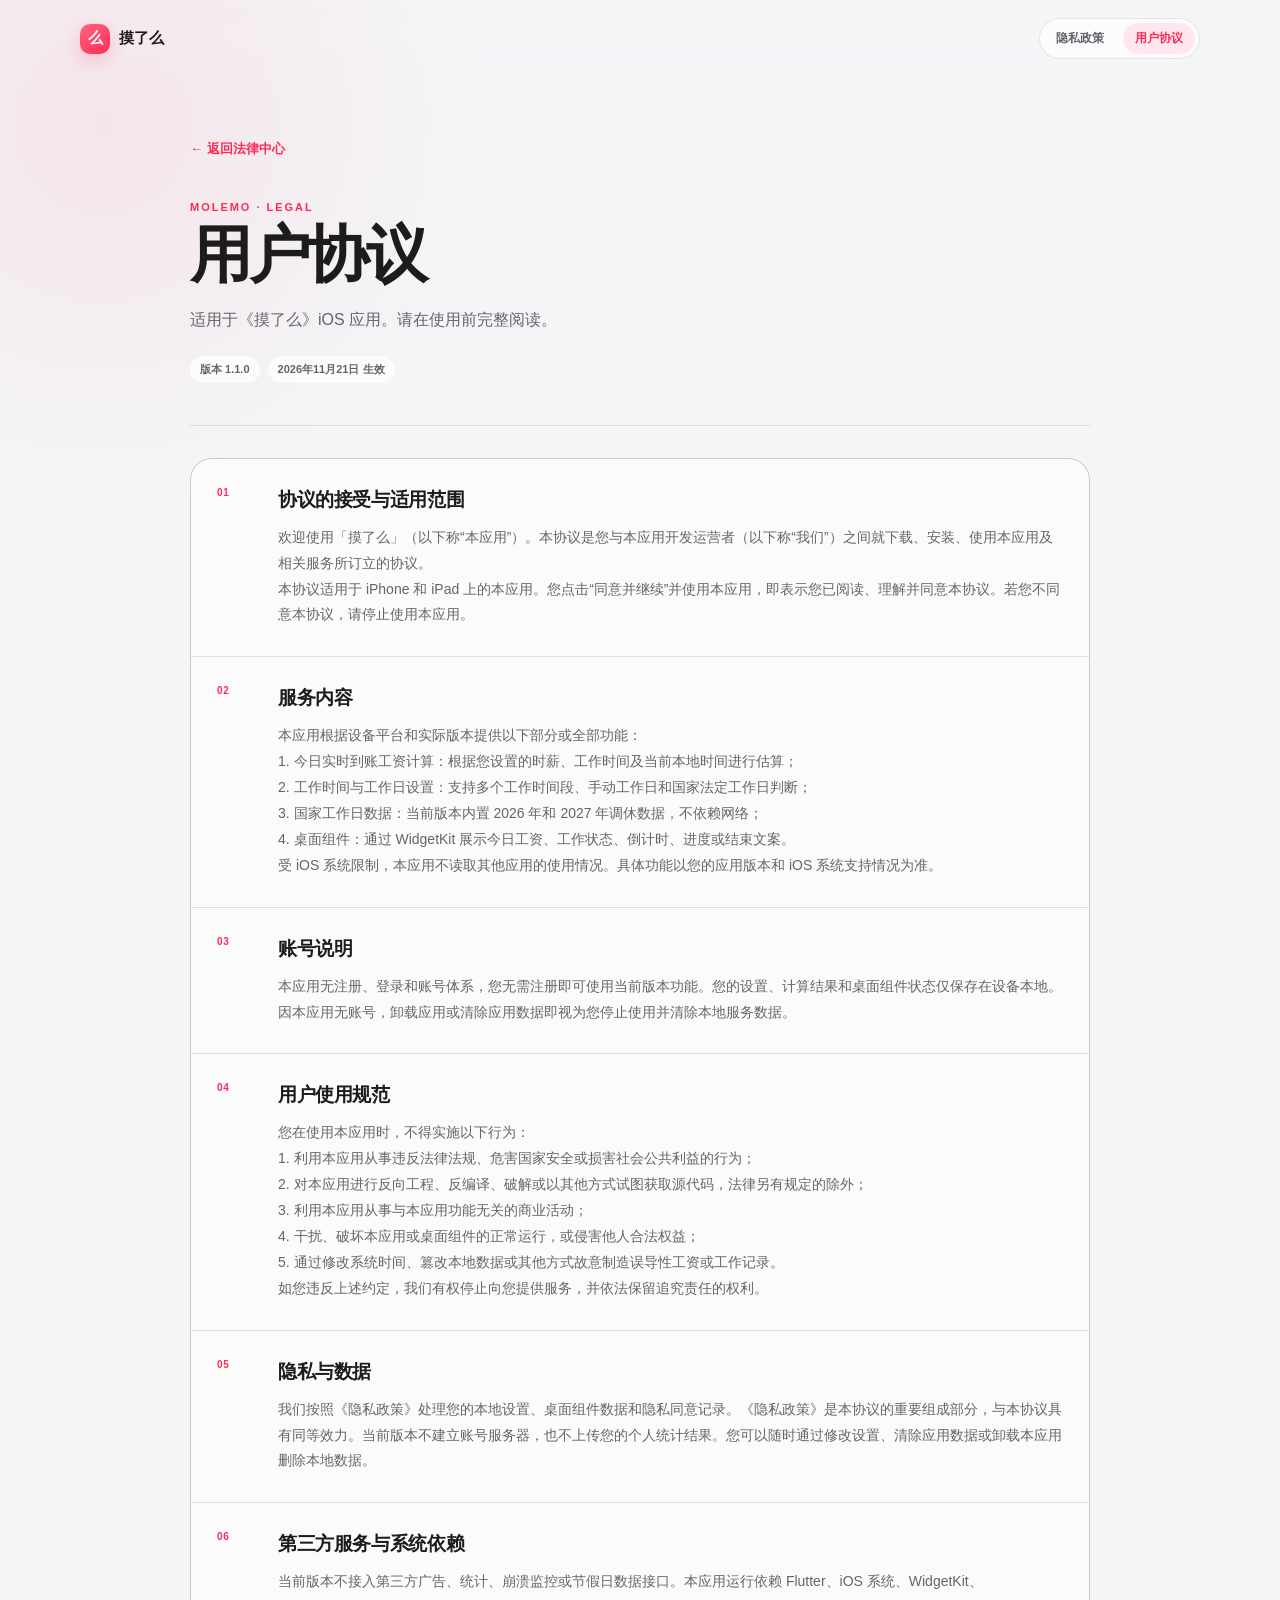
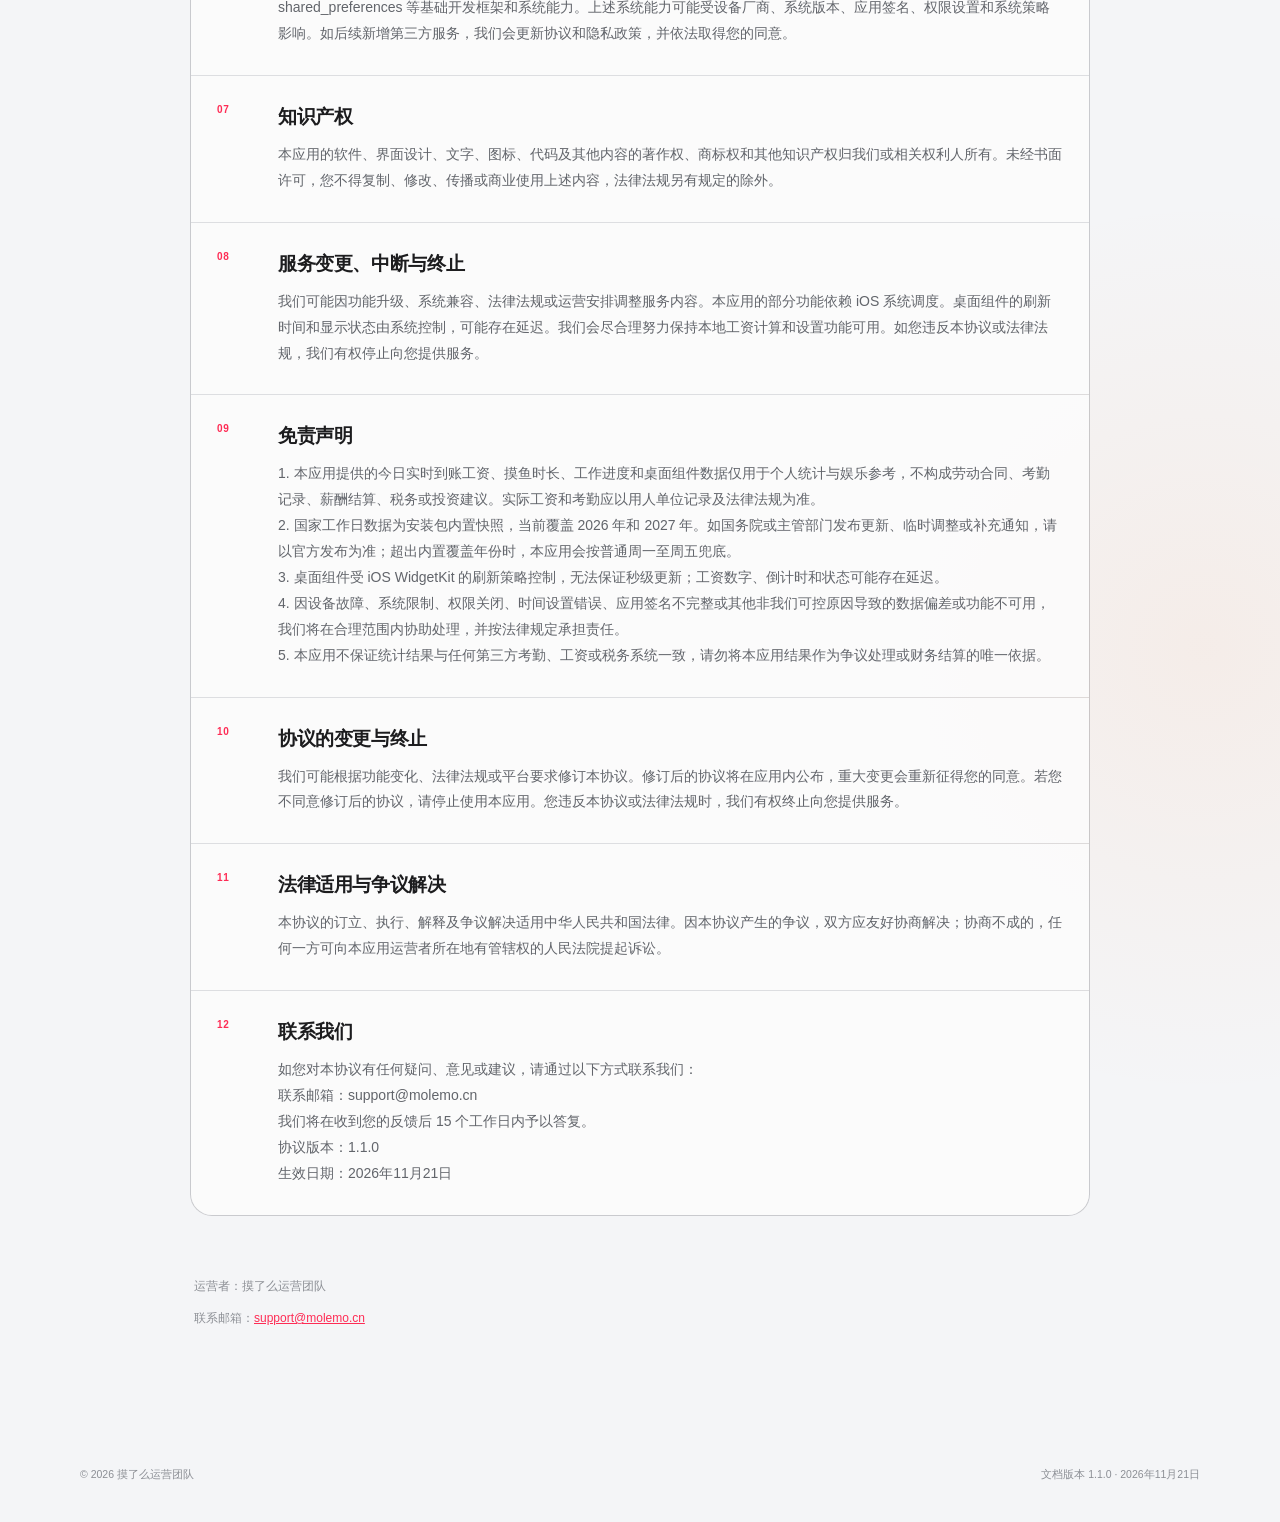
==== terms-of-use.html @ 63c3be8a "发布摸了么隐私政策与用户协议" ====
<!doctype html>
<html lang="zh-CN">
<head>
  <meta charset="utf-8">
  <meta name="viewport" content="width=device-width, initial-scale=1">
  <meta name="color-scheme" content="light">
  <meta name="description" content="摸了么隐私政策和用户协议">
  <title>用户协议 · 摸了么</title>
  <link rel="stylesheet" href="styles.css">
</head>
<body>
  <header class="site-header">
    <a class="brand" href="index.html" aria-label="摸了么法律中心首页">
      <span class="brand-mark">么</span>
      <span>摸了么</span>
    </a>
    <nav aria-label="法律文档导航">
      <a class="" href="privacy-policy.html">隐私政策</a>
      <a class="active" href="terms-of-use.html">用户协议</a>
    </nav>
  </header>
  <main class="document">
  <a class="back-link" href="index.html">← 返回法律中心</a>
  <header class="document-header">
    <p class="eyebrow">MOLEMO · LEGAL</p>
    <h1>用户协议</h1>
    <p class="lead">适用于《摸了么》iOS 应用。请在使用前完整阅读。</p>
    <div class="document-meta">
      <span>版本 1.1.0</span>
      <span>2026年11月21日 生效</span>
    </div>
  </header>
  <article class="legal-content">
    <section class="legal-section" id="section-1">
  <span class="section-number">01</span>
  <div>
    <h2>协议的接受与适用范围</h2>
    <p>欢迎使用「摸了么」（以下称“本应用”）。本协议是您与本应用开发运营者（以下称“我们”）之间就下载、安装、使用本应用及相关服务所订立的协议。<br>本协议适用于 iPhone 和 iPad 上的本应用。您点击“同意并继续”并使用本应用，即表示您已阅读、理解并同意本协议。若您不同意本协议，请停止使用本应用。</p>
  </div>
</section>
<section class="legal-section" id="section-2">
  <span class="section-number">02</span>
  <div>
    <h2>服务内容</h2>
    <p>本应用根据设备平台和实际版本提供以下部分或全部功能：<br>1. 今日实时到账工资计算：根据您设置的时薪、工作时间及当前本地时间进行估算；<br>2. 工作时间与工作日设置：支持多个工作时间段、手动工作日和国家法定工作日判断；<br>3. 国家工作日数据：当前版本内置 2026 年和 2027 年调休数据，不依赖网络；<br>4. 桌面组件：通过 WidgetKit 展示今日工资、工作状态、倒计时、进度或结束文案。<br>受 iOS 系统限制，本应用不读取其他应用的使用情况。具体功能以您的应用版本和 iOS 系统支持情况为准。</p>
  </div>
</section>
<section class="legal-section" id="section-3">
  <span class="section-number">03</span>
  <div>
    <h2>账号说明</h2>
    <p>本应用无注册、登录和账号体系，您无需注册即可使用当前版本功能。您的设置、计算结果和桌面组件状态仅保存在设备本地。因本应用无账号，卸载应用或清除应用数据即视为您停止使用并清除本地服务数据。</p>
  </div>
</section>
<section class="legal-section" id="section-4">
  <span class="section-number">04</span>
  <div>
    <h2>用户使用规范</h2>
    <p>您在使用本应用时，不得实施以下行为：<br>1. 利用本应用从事违反法律法规、危害国家安全或损害社会公共利益的行为；<br>2. 对本应用进行反向工程、反编译、破解或以其他方式试图获取源代码，法律另有规定的除外；<br>3. 利用本应用从事与本应用功能无关的商业活动；<br>4. 干扰、破坏本应用或桌面组件的正常运行，或侵害他人合法权益；<br>5. 通过修改系统时间、篡改本地数据或其他方式故意制造误导性工资或工作记录。<br>如您违反上述约定，我们有权停止向您提供服务，并依法保留追究责任的权利。</p>
  </div>
</section>
<section class="legal-section" id="section-5">
  <span class="section-number">05</span>
  <div>
    <h2>隐私与数据</h2>
    <p>我们按照《隐私政策》处理您的本地设置、桌面组件数据和隐私同意记录。《隐私政策》是本协议的重要组成部分，与本协议具有同等效力。当前版本不建立账号服务器，也不上传您的个人统计结果。您可以随时通过修改设置、清除应用数据或卸载本应用删除本地数据。</p>
  </div>
</section>
<section class="legal-section" id="section-6">
  <span class="section-number">06</span>
  <div>
    <h2>第三方服务与系统依赖</h2>
    <p>当前版本不接入第三方广告、统计、崩溃监控或节假日数据接口。本应用运行依赖 Flutter、iOS 系统、WidgetKit、shared_preferences 等基础开发框架和系统能力。上述系统能力可能受设备厂商、系统版本、应用签名、权限设置和系统策略影响。如后续新增第三方服务，我们会更新协议和隐私政策，并依法取得您的同意。</p>
  </div>
</section>
<section class="legal-section" id="section-7">
  <span class="section-number">07</span>
  <div>
    <h2>知识产权</h2>
    <p>本应用的软件、界面设计、文字、图标、代码及其他内容的著作权、商标权和其他知识产权归我们或相关权利人所有。未经书面许可，您不得复制、修改、传播或商业使用上述内容，法律法规另有规定的除外。</p>
  </div>
</section>
<section class="legal-section" id="section-8">
  <span class="section-number">08</span>
  <div>
    <h2>服务变更、中断与终止</h2>
    <p>我们可能因功能升级、系统兼容、法律法规或运营安排调整服务内容。本应用的部分功能依赖 iOS 系统调度。桌面组件的刷新时间和显示状态由系统控制，可能存在延迟。我们会尽合理努力保持本地工资计算和设置功能可用。如您违反本协议或法律法规，我们有权停止向您提供服务。</p>
  </div>
</section>
<section class="legal-section" id="section-9">
  <span class="section-number">09</span>
  <div>
    <h2>免责声明</h2>
    <p>1. 本应用提供的今日实时到账工资、摸鱼时长、工作进度和桌面组件数据仅用于个人统计与娱乐参考，不构成劳动合同、考勤记录、薪酬结算、税务或投资建议。实际工资和考勤应以用人单位记录及法律法规为准。<br>2. 国家工作日数据为安装包内置快照，当前覆盖 2026 年和 2027 年。如国务院或主管部门发布更新、临时调整或补充通知，请以官方发布为准；超出内置覆盖年份时，本应用会按普通周一至周五兜底。<br>3. 桌面组件受 iOS WidgetKit 的刷新策略控制，无法保证秒级更新；工资数字、倒计时和状态可能存在延迟。<br>4. 因设备故障、系统限制、权限关闭、时间设置错误、应用签名不完整或其他非我们可控原因导致的数据偏差或功能不可用，我们将在合理范围内协助处理，并按法律规定承担责任。<br>5. 本应用不保证统计结果与任何第三方考勤、工资或税务系统一致，请勿将本应用结果作为争议处理或财务结算的唯一依据。</p>
  </div>
</section>
<section class="legal-section" id="section-10">
  <span class="section-number">10</span>
  <div>
    <h2>协议的变更与终止</h2>
    <p>我们可能根据功能变化、法律法规或平台要求修订本协议。修订后的协议将在应用内公布，重大变更会重新征得您的同意。若您不同意修订后的协议，请停止使用本应用。您违反本协议或法律法规时，我们有权终止向您提供服务。</p>
  </div>
</section>
<section class="legal-section" id="section-11">
  <span class="section-number">11</span>
  <div>
    <h2>法律适用与争议解决</h2>
    <p>本协议的订立、执行、解释及争议解决适用中华人民共和国法律。因本协议产生的争议，双方应友好协商解决；协商不成的，任何一方可向本应用运营者所在地有管辖权的人民法院提起诉讼。</p>
  </div>
</section>
<section class="legal-section" id="section-12">
  <span class="section-number">12</span>
  <div>
    <h2>联系我们</h2>
    <p>如您对本协议有任何疑问、意见或建议，请通过以下方式联系我们：<br>联系邮箱：support@molemo.cn<br>我们将在收到您的反馈后 15 个工作日内予以答复。<br>协议版本：1.1.0<br>生效日期：2026年11月21日</p>
  </div>
</section>

  </article>
  <footer class="document-footer">
    <p>运营者：摸了么运营团队</p>
    <p>联系邮箱：<a href="mailto:support@molemo.cn">support@molemo.cn</a></p>
  </footer>
</main>

  <footer class="site-footer">
    <span>© 2026 摸了么运营团队</span>
    <span>文档版本 1.1.0 · 2026年11月21日</span>
  </footer>
</body>
</html>
---- styles.css ----
:root {
  color-scheme: light;
  --bg: #f4f5f7;
  --surface: #ffffff;
  --ink: #1c1c1e;
  --ink-2: #62656b;
  --ink-3: #8c8f95;
  --line: rgba(60, 60, 67, .12);
  --accent: #fe2c55;
  --accent-soft: #ffe8ed;
  --radius: 22px;
  font-family: -apple-system, BlinkMacSystemFont, "SF Pro Text", "PingFang SC", "Microsoft YaHei", sans-serif;
}
* { box-sizing: border-box; }
html { scroll-behavior: smooth; }
body {
  margin: 0;
  min-height: 100vh;
  color: var(--ink);
  background:
    radial-gradient(circle at 8% 4%, rgba(254,44,85,.08), transparent 24rem),
    radial-gradient(circle at 94% 72%, rgba(255,138,61,.08), transparent 28rem),
    var(--bg);
}
a { color: inherit; }
.site-header {
  position: sticky;
  top: 0;
  z-index: 10;
  display: flex;
  align-items: center;
  justify-content: space-between;
  width: min(1120px, calc(100% - 40px));
  margin: 0 auto;
  padding: 18px 0;
  backdrop-filter: blur(18px);
}
.brand { display: inline-flex; align-items: center; gap: 9px; font-size: 15px; font-weight: 700; text-decoration: none; }
.brand-mark { display: grid; place-items: center; width: 30px; height: 30px; border-radius: 10px; color: #fff; background: linear-gradient(145deg, #ff6681, var(--accent)); box-shadow: 0 7px 18px rgba(254,44,85,.22); }
nav { display: flex; gap: 7px; padding: 4px; border: 1px solid var(--line); border-radius: 999px; background: rgba(255,255,255,.68); }
nav a { padding: 7px 12px; border-radius: 999px; color: var(--ink-2); font-size: 12px; font-weight: 600; text-decoration: none; transition: background .2s ease, color .2s ease; }
nav a:hover, nav a.active { color: var(--accent); background: var(--accent-soft); }
main { width: min(900px, calc(100% - 40px)); margin: 0 auto; }
.hero { padding: clamp(64px, 12vw, 128px) 0 80px; }
.eyebrow { margin: 0 0 12px; color: var(--accent); font-size: 11px; font-weight: 800; letter-spacing: .18em; }
h1 { margin: 0; font-size: clamp(42px, 8vw, 78px); line-height: .98; letter-spacing: -.055em; }
.lead { max-width: 660px; margin: 20px 0 0; color: var(--ink-2); font-size: 16px; line-height: 1.75; }
.cards { display: grid; grid-template-columns: 1fr 1fr; gap: 14px; margin-top: 46px; }
.legal-card { display: grid; grid-template-columns: auto 1fr auto; gap: 16px; align-items: start; min-height: 176px; padding: 24px; border: 1px solid rgba(255,255,255,.8); border-radius: var(--radius); background: rgba(255,255,255,.82); box-shadow: 0 14px 34px rgba(35,38,47,.055); text-decoration: none; transition: transform .22s cubic-bezier(.2,.8,.2,1), box-shadow .22s ease; }
.legal-card:hover { transform: translateY(-4px); box-shadow: 0 22px 44px rgba(35,38,47,.09); }
.card-icon { display: grid; place-items: center; width: 38px; height: 38px; border-radius: 12px; color: var(--accent); background: var(--accent-soft); font-size: 10px; font-weight: 800; }
.legal-card h2 { margin: 1px 0 8px; font-size: 21px; letter-spacing: -.02em; }
.legal-card p { margin: 0; color: var(--ink-2); font-size: 13px; line-height: 1.65; }
.arrow { color: var(--ink-3); font-size: 18px; }
.meta-panel { display: grid; grid-template-columns: repeat(4, 1fr); gap: 1px; overflow: hidden; margin-top: 28px; border: 1px solid var(--line); border-radius: 17px; background: var(--line); }
.meta-panel div { display: flex; flex-direction: column; gap: 5px; padding: 15px 16px; background: rgba(255,255,255,.75); }
.meta-panel span { color: var(--ink-3); font-size: 10px; }
.meta-panel strong { font-size: 12px; font-weight: 600; }
.document { padding: 50px 0 80px; }
.back-link { display: inline-flex; min-height: 44px; align-items: center; color: var(--accent); font-size: 13px; font-weight: 600; text-decoration: none; }
.document-header { padding: 30px 0 42px; border-bottom: 1px solid var(--line); }
.document-header h1 { font-size: clamp(38px, 7vw, 62px); }
.document-meta { display: flex; flex-wrap: wrap; gap: 8px; margin-top: 22px; }
.document-meta span { padding: 6px 10px; border-radius: 999px; color: var(--ink-2); background: rgba(255,255,255,.74); font-size: 11px; font-weight: 600; }
.legal-content { display: flex; flex-direction: column; gap: 1px; overflow: hidden; margin-top: 32px; border: 1px solid var(--line); border-radius: var(--radius); background: var(--line); }
.legal-section { display: grid; grid-template-columns: 43px 1fr; gap: 18px; padding: 28px 26px; background: rgba(255,255,255,.88); }
.section-number { color: var(--accent); font-size: 10px; font-weight: 800; letter-spacing: .08em; }
.legal-section h2 { margin: 0 0 12px; font-size: 19px; letter-spacing: -.02em; }
.legal-section p { margin: 0; color: var(--ink-2); font-size: 14px; line-height: 1.85; overflow-wrap: anywhere; }
.document-footer { margin-top: 28px; padding: 20px 4px; color: var(--ink-3); font-size: 12px; line-height: 1.7; }
.document-footer a { color: var(--accent); }
.site-footer { display: flex; justify-content: space-between; gap: 20px; width: min(1120px, calc(100% - 40px)); margin: 0 auto; padding: 28px 0 40px; color: var(--ink-3); font-size: 10.5px; }
@media (max-width: 720px) {
  .site-header { width: calc(100% - 24px); padding: 12px 0; }
  main { width: calc(100% - 24px); }
  nav a { padding: 7px 9px; font-size: 11px; }
  .cards { grid-template-columns: 1fr; margin-top: 30px; }
  .meta-panel { grid-template-columns: 1fr 1fr; }
  .legal-section { grid-template-columns: 1fr; gap: 8px; padding: 22px 18px; }
  .site-footer { width: calc(100% - 24px); flex-direction: column; }
}
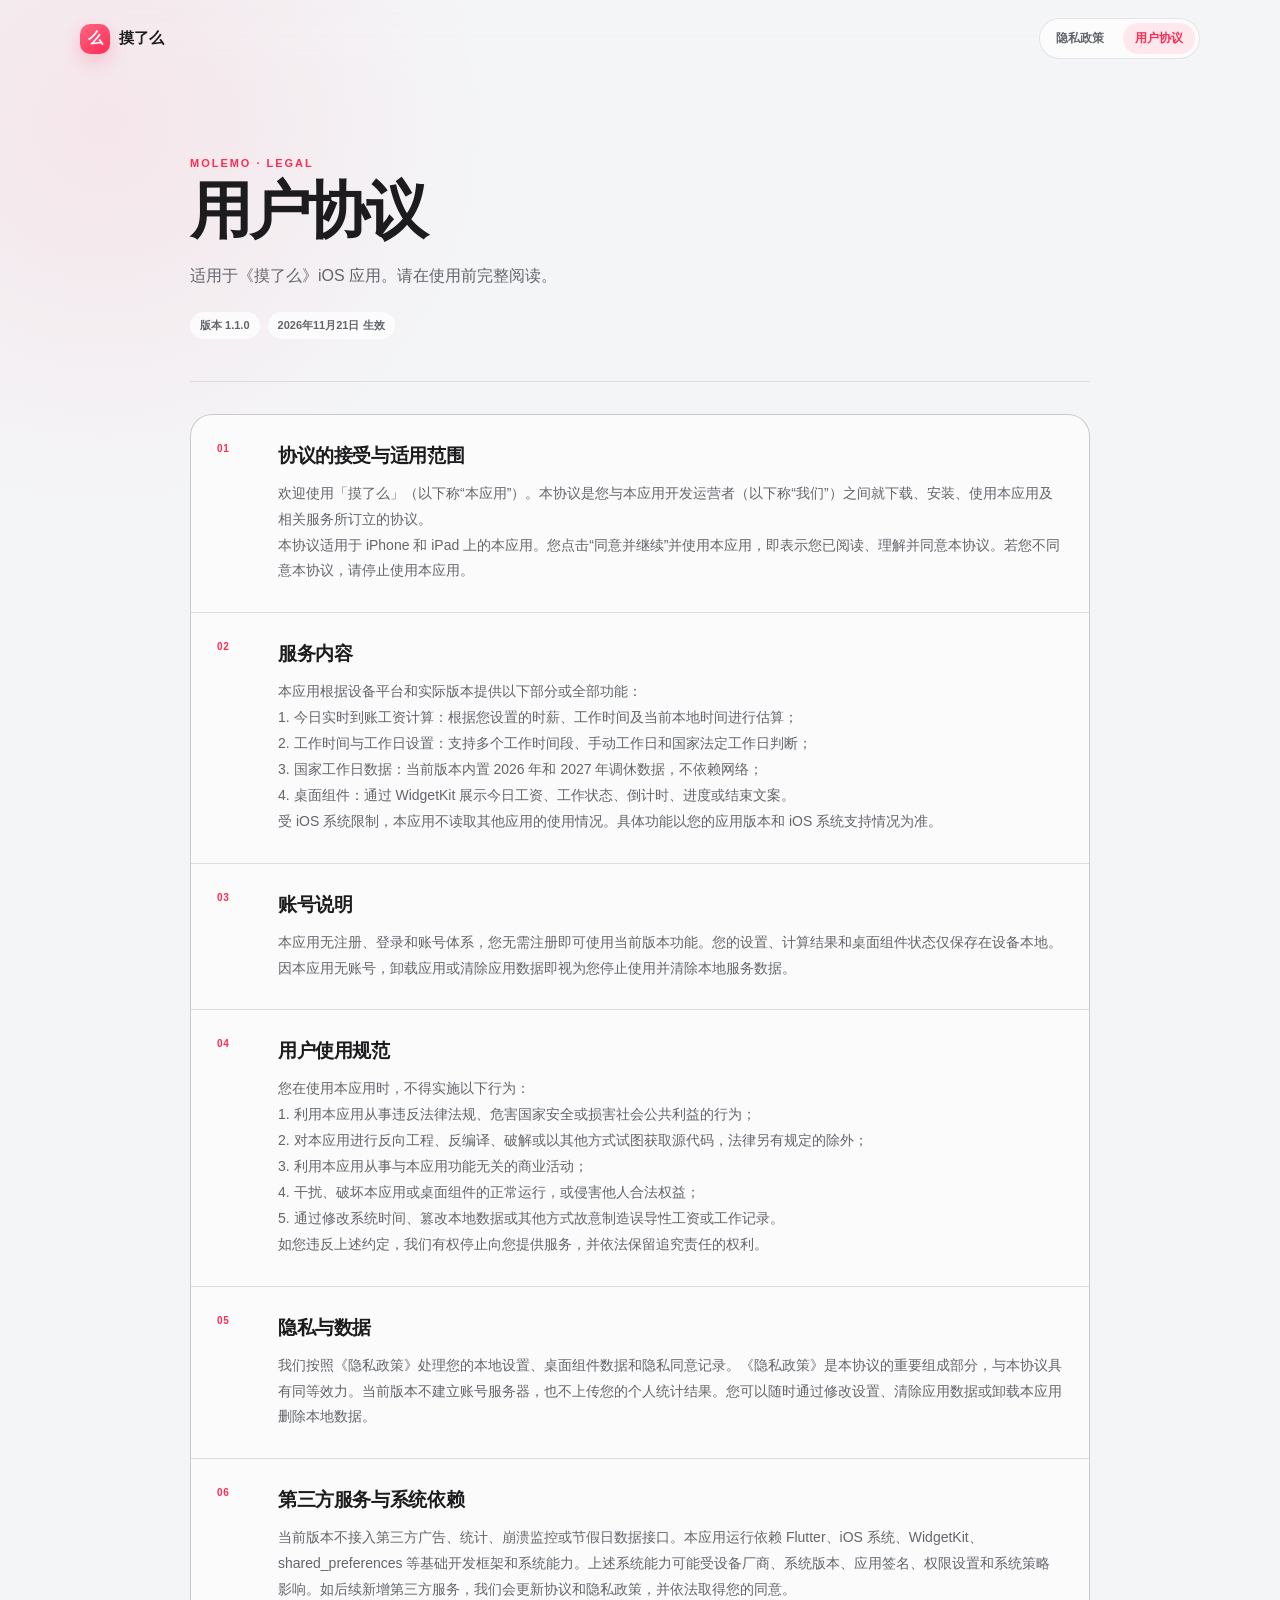
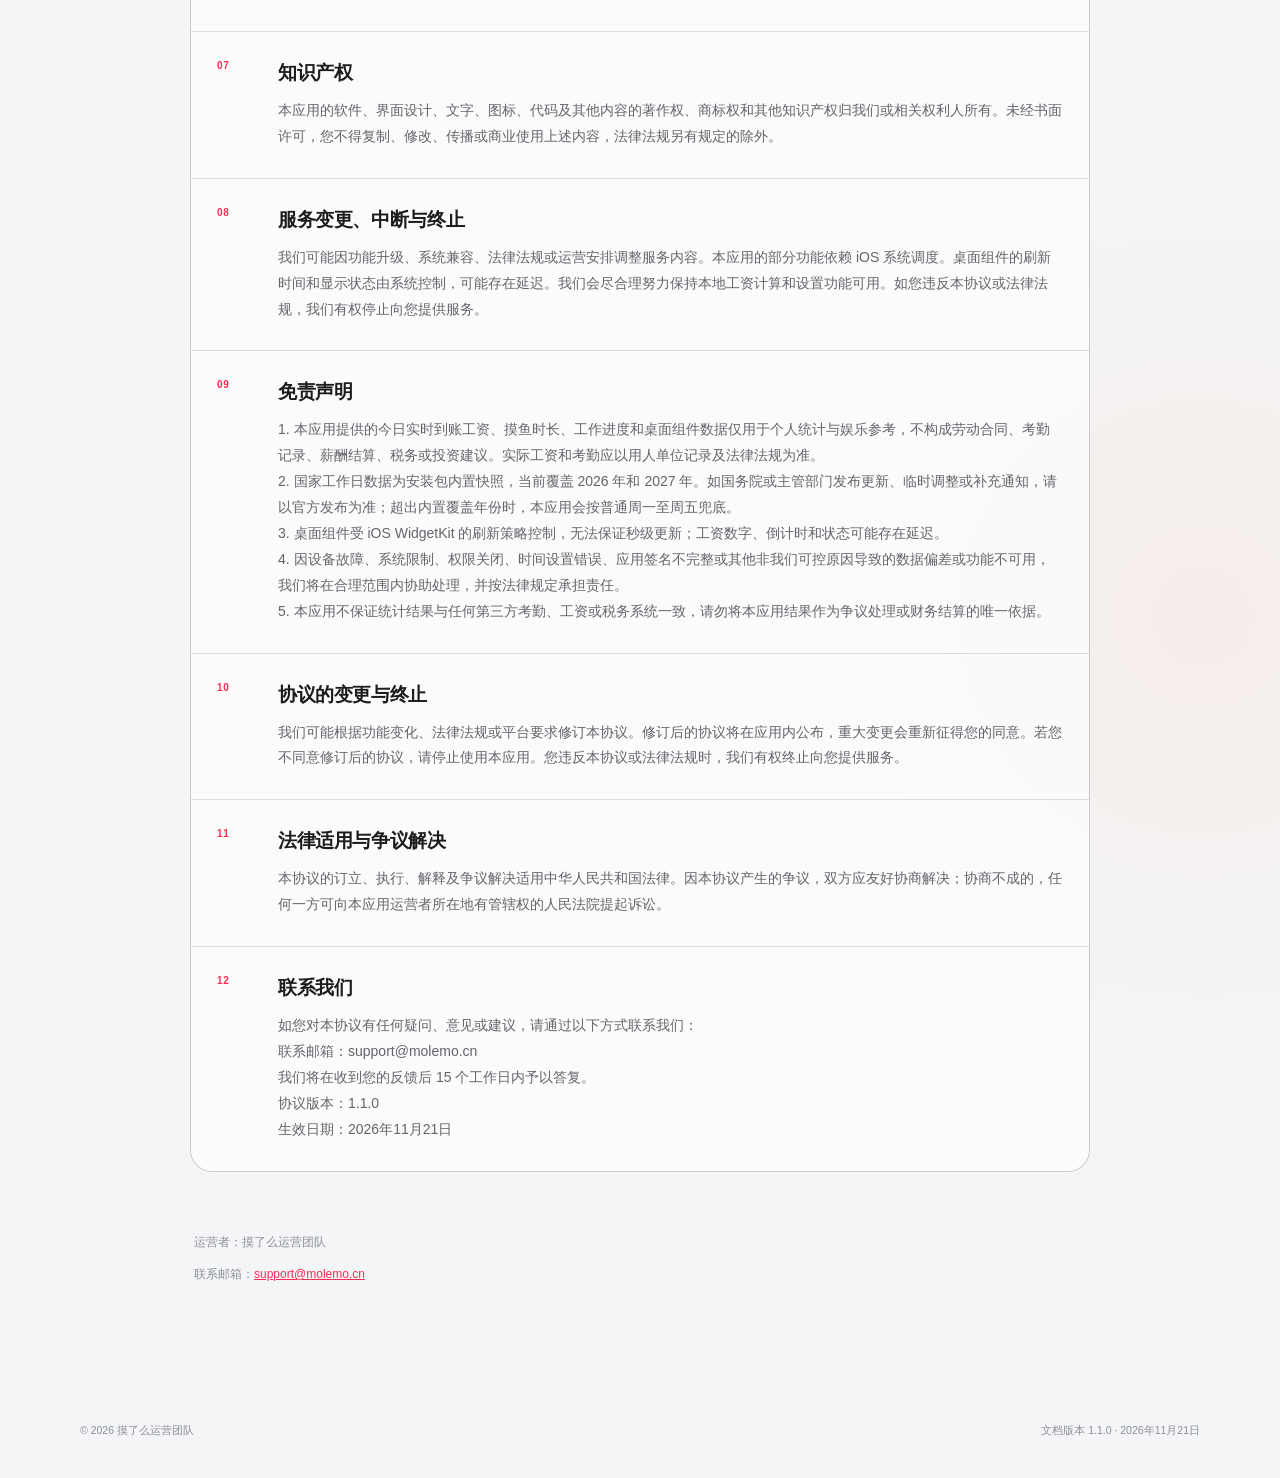
==== commit 0acf8188: "精简为隐私政策和用户协议两个文件" ====
--- a/terms-of-use.html
+++ b/terms-of-use.html
@@ -6,21 +6,101 @@
   <meta name="color-scheme" content="light">
   <meta name="description" content="摸了么隐私政策和用户协议">
   <title>用户协议 · 摸了么</title>
-  <link rel="stylesheet" href="styles.css">
+  <style>:root {
+  color-scheme: light;
+  --bg: #f4f5f7;
+  --surface: #ffffff;
+  --ink: #1c1c1e;
+  --ink-2: #62656b;
+  --ink-3: #8c8f95;
+  --line: rgba(60, 60, 67, .12);
+  --accent: #fe2c55;
+  --accent-soft: #ffe8ed;
+  --radius: 22px;
+  font-family: -apple-system, BlinkMacSystemFont, "SF Pro Text", "PingFang SC", "Microsoft YaHei", sans-serif;
+}
+* { box-sizing: border-box; }
+html { scroll-behavior: smooth; }
+body {
+  margin: 0;
+  min-height: 100vh;
+  color: var(--ink);
+  background:
+    radial-gradient(circle at 8% 4%, rgba(254,44,85,.08), transparent 24rem),
+    radial-gradient(circle at 94% 72%, rgba(255,138,61,.08), transparent 28rem),
+    var(--bg);
+}
+a { color: inherit; }
+.site-header {
+  position: sticky;
+  top: 0;
+  z-index: 10;
+  display: flex;
+  align-items: center;
+  justify-content: space-between;
+  width: min(1120px, calc(100% - 40px));
+  margin: 0 auto;
+  padding: 18px 0;
+  backdrop-filter: blur(18px);
+}
+.brand { display: inline-flex; align-items: center; gap: 9px; font-size: 15px; font-weight: 700; text-decoration: none; }
+.brand-mark { display: grid; place-items: center; width: 30px; height: 30px; border-radius: 10px; color: #fff; background: linear-gradient(145deg, #ff6681, var(--accent)); box-shadow: 0 7px 18px rgba(254,44,85,.22); }
+nav { display: flex; gap: 7px; padding: 4px; border: 1px solid var(--line); border-radius: 999px; background: rgba(255,255,255,.68); }
+nav a { padding: 7px 12px; border-radius: 999px; color: var(--ink-2); font-size: 12px; font-weight: 600; text-decoration: none; transition: background .2s ease, color .2s ease; }
+nav a:hover, nav a.active { color: var(--accent); background: var(--accent-soft); }
+main { width: min(900px, calc(100% - 40px)); margin: 0 auto; }
+.hero { padding: clamp(64px, 12vw, 128px) 0 80px; }
+.eyebrow { margin: 0 0 12px; color: var(--accent); font-size: 11px; font-weight: 800; letter-spacing: .18em; }
+h1 { margin: 0; font-size: clamp(42px, 8vw, 78px); line-height: .98; letter-spacing: -.055em; }
+.lead { max-width: 660px; margin: 20px 0 0; color: var(--ink-2); font-size: 16px; line-height: 1.75; }
+.cards { display: grid; grid-template-columns: 1fr 1fr; gap: 14px; margin-top: 46px; }
+.legal-card { display: grid; grid-template-columns: auto 1fr auto; gap: 16px; align-items: start; min-height: 176px; padding: 24px; border: 1px solid rgba(255,255,255,.8); border-radius: var(--radius); background: rgba(255,255,255,.82); box-shadow: 0 14px 34px rgba(35,38,47,.055); text-decoration: none; transition: transform .22s cubic-bezier(.2,.8,.2,1), box-shadow .22s ease; }
+.legal-card:hover { transform: translateY(-4px); box-shadow: 0 22px 44px rgba(35,38,47,.09); }
+.card-icon { display: grid; place-items: center; width: 38px; height: 38px; border-radius: 12px; color: var(--accent); background: var(--accent-soft); font-size: 10px; font-weight: 800; }
+.legal-card h2 { margin: 1px 0 8px; font-size: 21px; letter-spacing: -.02em; }
+.legal-card p { margin: 0; color: var(--ink-2); font-size: 13px; line-height: 1.65; }
+.arrow { color: var(--ink-3); font-size: 18px; }
+.meta-panel { display: grid; grid-template-columns: repeat(4, 1fr); gap: 1px; overflow: hidden; margin-top: 28px; border: 1px solid var(--line); border-radius: 17px; background: var(--line); }
+.meta-panel div { display: flex; flex-direction: column; gap: 5px; padding: 15px 16px; background: rgba(255,255,255,.75); }
+.meta-panel span { color: var(--ink-3); font-size: 10px; }
+.meta-panel strong { font-size: 12px; font-weight: 600; }
+.document { padding: 50px 0 80px; }
+.back-link { display: inline-flex; min-height: 44px; align-items: center; color: var(--accent); font-size: 13px; font-weight: 600; text-decoration: none; }
+.document-header { padding: 30px 0 42px; border-bottom: 1px solid var(--line); }
+.document-header h1 { font-size: clamp(38px, 7vw, 62px); }
+.document-meta { display: flex; flex-wrap: wrap; gap: 8px; margin-top: 22px; }
+.document-meta span { padding: 6px 10px; border-radius: 999px; color: var(--ink-2); background: rgba(255,255,255,.74); font-size: 11px; font-weight: 600; }
+.legal-content { display: flex; flex-direction: column; gap: 1px; overflow: hidden; margin-top: 32px; border: 1px solid var(--line); border-radius: var(--radius); background: var(--line); }
+.legal-section { display: grid; grid-template-columns: 43px 1fr; gap: 18px; padding: 28px 26px; background: rgba(255,255,255,.88); }
+.section-number { color: var(--accent); font-size: 10px; font-weight: 800; letter-spacing: .08em; }
+.legal-section h2 { margin: 0 0 12px; font-size: 19px; letter-spacing: -.02em; }
+.legal-section p { margin: 0; color: var(--ink-2); font-size: 14px; line-height: 1.85; overflow-wrap: anywhere; }
+.document-footer { margin-top: 28px; padding: 20px 4px; color: var(--ink-3); font-size: 12px; line-height: 1.7; }
+.document-footer a { color: var(--accent); }
+.site-footer { display: flex; justify-content: space-between; gap: 20px; width: min(1120px, calc(100% - 40px)); margin: 0 auto; padding: 28px 0 40px; color: var(--ink-3); font-size: 10.5px; }
+@media (max-width: 720px) {
+  .site-header { width: calc(100% - 24px); padding: 12px 0; }
+  main { width: calc(100% - 24px); }
+  nav a { padding: 7px 9px; font-size: 11px; }
+  .cards { grid-template-columns: 1fr; margin-top: 30px; }
+  .meta-panel { grid-template-columns: 1fr 1fr; }
+  .legal-section { grid-template-columns: 1fr; gap: 8px; padding: 22px 18px; }
+  .site-footer { width: calc(100% - 24px); flex-direction: column; }
+}
+</style>
 </head>
 <body>
   <header class="site-header">
-    <a class="brand" href="index.html" aria-label="摸了么法律中心首页">
+    <div class="brand" aria-label="摸了么">
       <span class="brand-mark">么</span>
       <span>摸了么</span>
-    </a>
+    </div>
     <nav aria-label="法律文档导航">
       <a class="" href="privacy-policy.html">隐私政策</a>
       <a class="active" href="terms-of-use.html">用户协议</a>
     </nav>
   </header>
   <main class="document">
-  <a class="back-link" href="index.html">← 返回法律中心</a>
   <header class="document-header">
     <p class="eyebrow">MOLEMO · LEGAL</p>
     <h1>用户协议</h1>
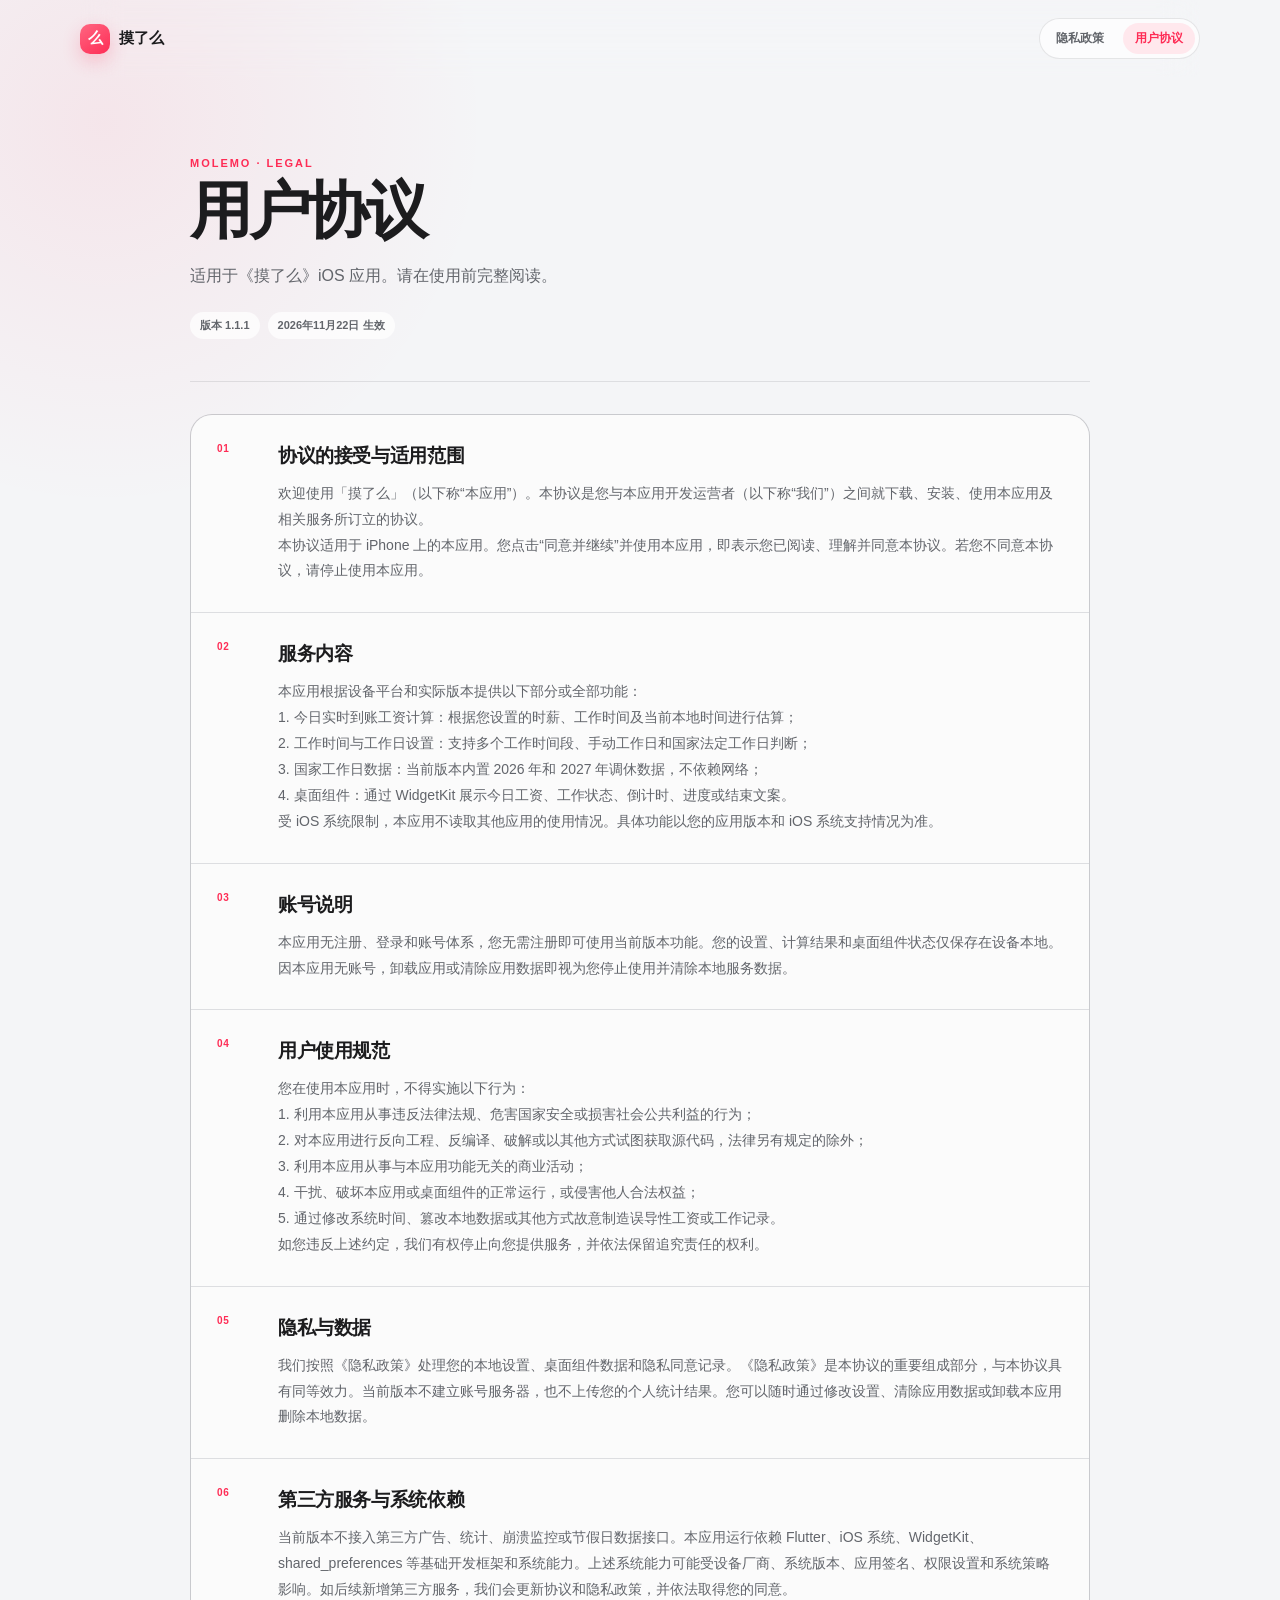
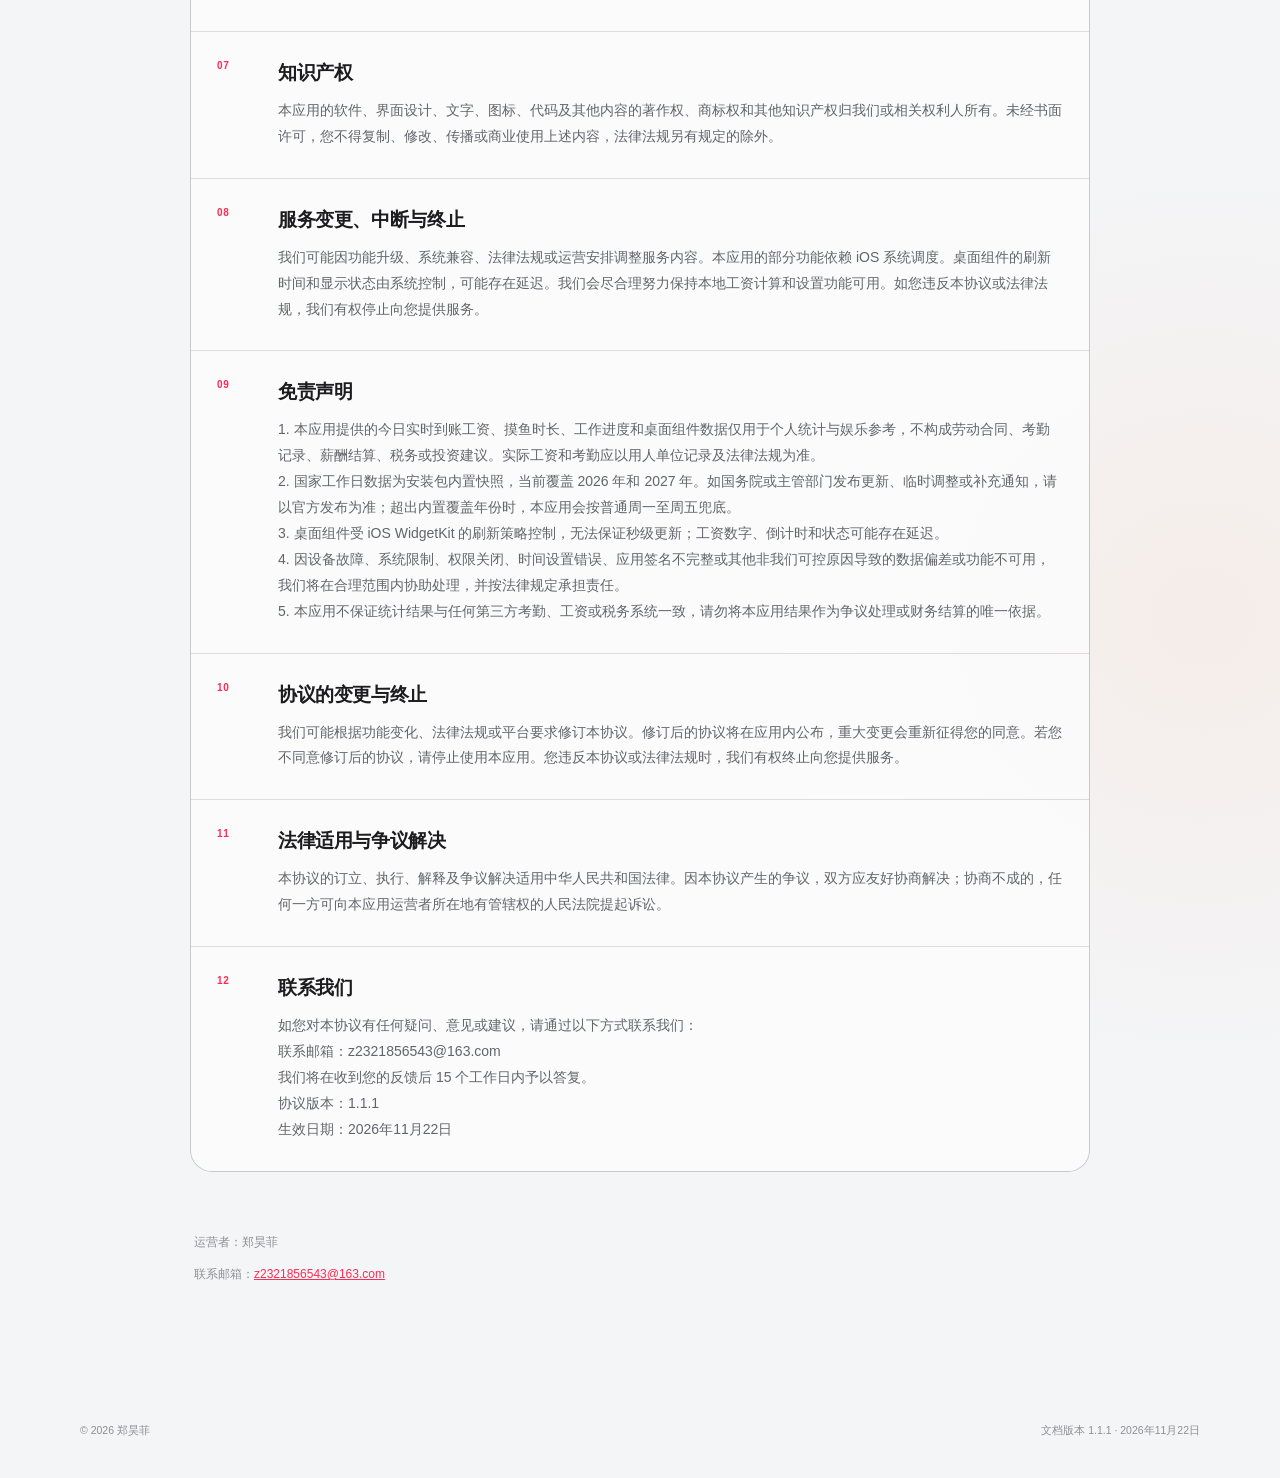
==== commit eedb5467: "更新隐私政策与用户协议联系信息" ====
--- a/terms-of-use.html
+++ b/terms-of-use.html
@@ -106,8 +106,8 @@
     <h1>用户协议</h1>
     <p class="lead">适用于《摸了么》iOS 应用。请在使用前完整阅读。</p>
     <div class="document-meta">
-      <span>版本 1.1.0</span>
-      <span>2026年11月21日 生效</span>
+      <span>版本 1.1.1</span>
+      <span>2026年11月22日 生效</span>
     </div>
   </header>
   <article class="legal-content">
@@ -115,7 +115,7 @@
   <span class="section-number">01</span>
   <div>
     <h2>协议的接受与适用范围</h2>
-    <p>欢迎使用「摸了么」（以下称“本应用”）。本协议是您与本应用开发运营者（以下称“我们”）之间就下载、安装、使用本应用及相关服务所订立的协议。<br>本协议适用于 iPhone 和 iPad 上的本应用。您点击“同意并继续”并使用本应用，即表示您已阅读、理解并同意本协议。若您不同意本协议，请停止使用本应用。</p>
+    <p>欢迎使用「摸了么」（以下称“本应用”）。本协议是您与本应用开发运营者（以下称“我们”）之间就下载、安装、使用本应用及相关服务所订立的协议。<br>本协议适用于 iPhone 上的本应用。您点击“同意并继续”并使用本应用，即表示您已阅读、理解并同意本协议。若您不同意本协议，请停止使用本应用。</p>
   </div>
 </section>
 <section class="legal-section" id="section-2">
@@ -192,20 +192,20 @@
   <span class="section-number">12</span>
   <div>
     <h2>联系我们</h2>
-    <p>如您对本协议有任何疑问、意见或建议，请通过以下方式联系我们：<br>联系邮箱：support@molemo.cn<br>我们将在收到您的反馈后 15 个工作日内予以答复。<br>协议版本：1.1.0<br>生效日期：2026年11月21日</p>
+    <p>如您对本协议有任何疑问、意见或建议，请通过以下方式联系我们：<br>联系邮箱：z2321856543@163.com<br>我们将在收到您的反馈后 15 个工作日内予以答复。<br>协议版本：1.1.1<br>生效日期：2026年11月22日</p>
   </div>
 </section>
 
   </article>
   <footer class="document-footer">
-    <p>运营者：摸了么运营团队</p>
-    <p>联系邮箱：<a href="mailto:support@molemo.cn">support@molemo.cn</a></p>
+    <p>运营者：郑昊菲</p>
+    <p>联系邮箱：<a href="mailto:z2321856543@163.com">z2321856543@163.com</a></p>
   </footer>
 </main>
 
   <footer class="site-footer">
-    <span>© 2026 摸了么运营团队</span>
-    <span>文档版本 1.1.0 · 2026年11月21日</span>
+    <span>© 2026 郑昊菲</span>
+    <span>文档版本 1.1.1 · 2026年11月22日</span>
   </footer>
 </body>
 </html>
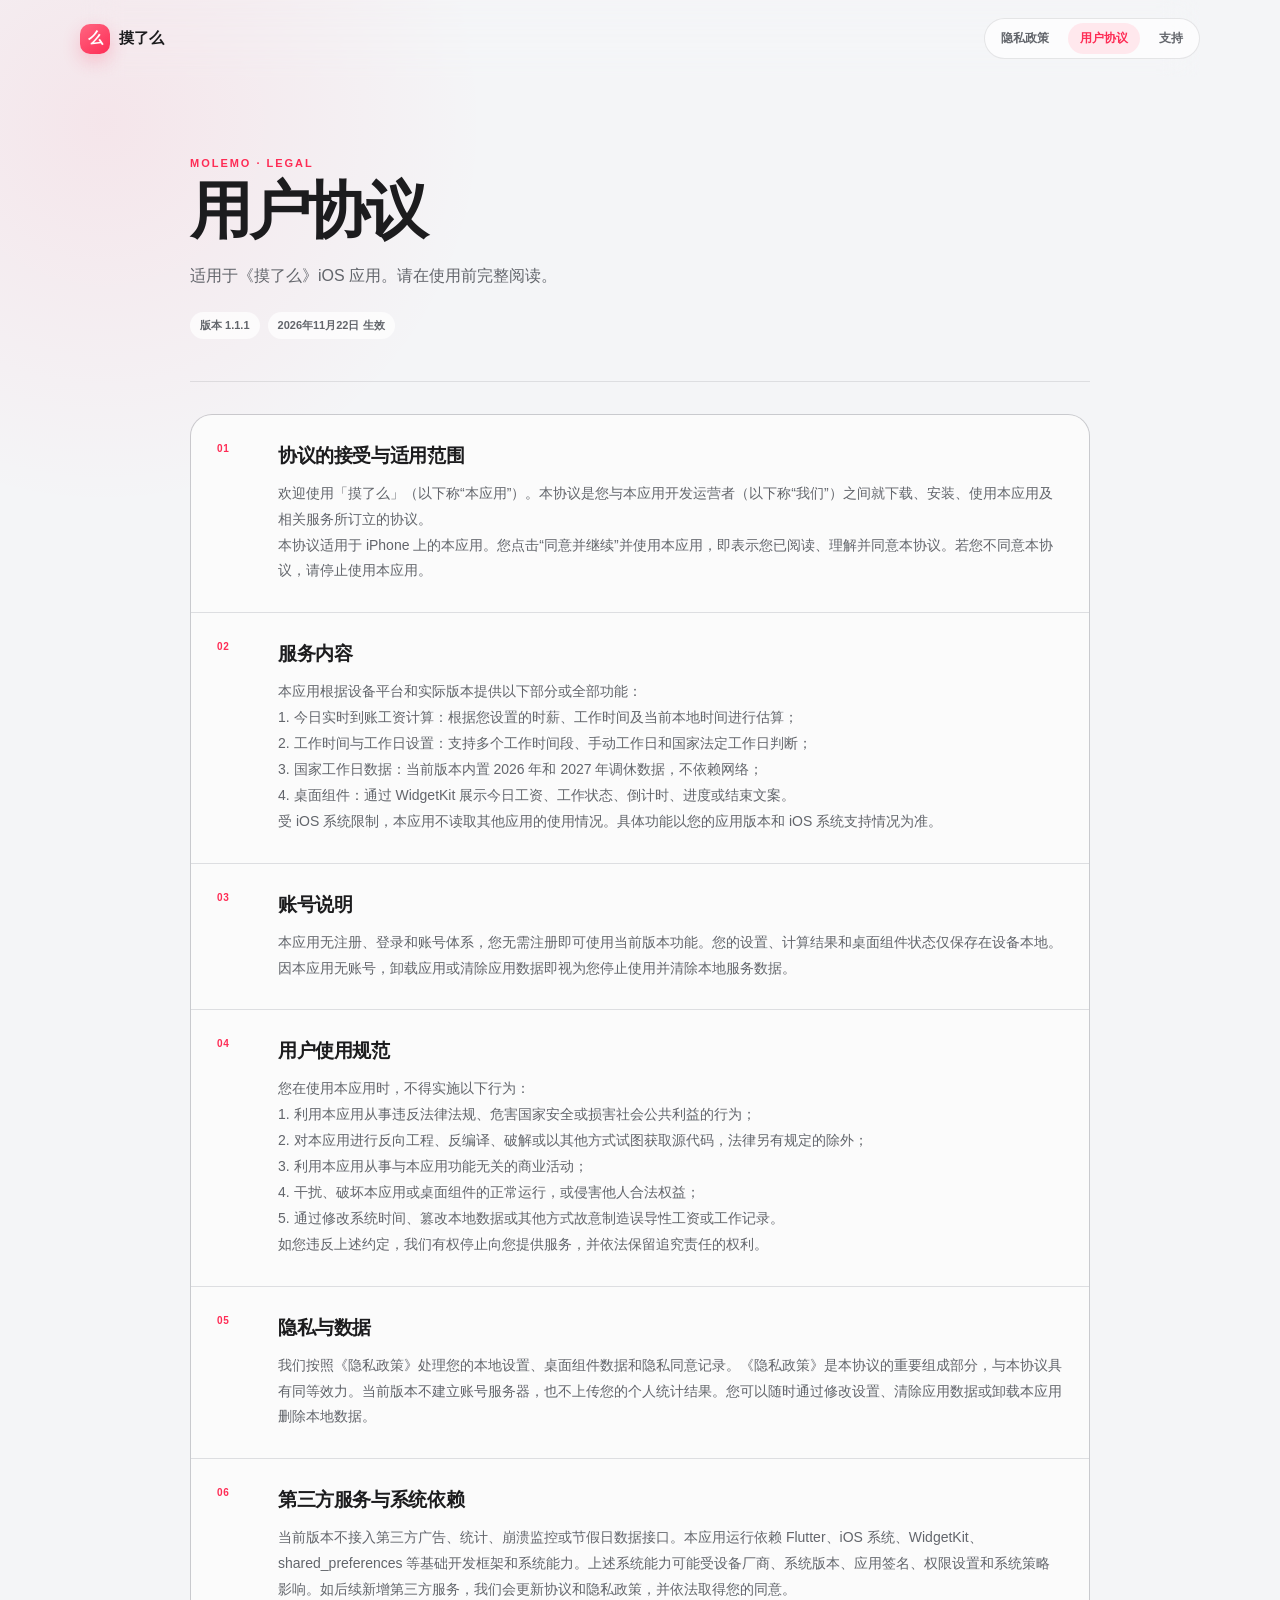
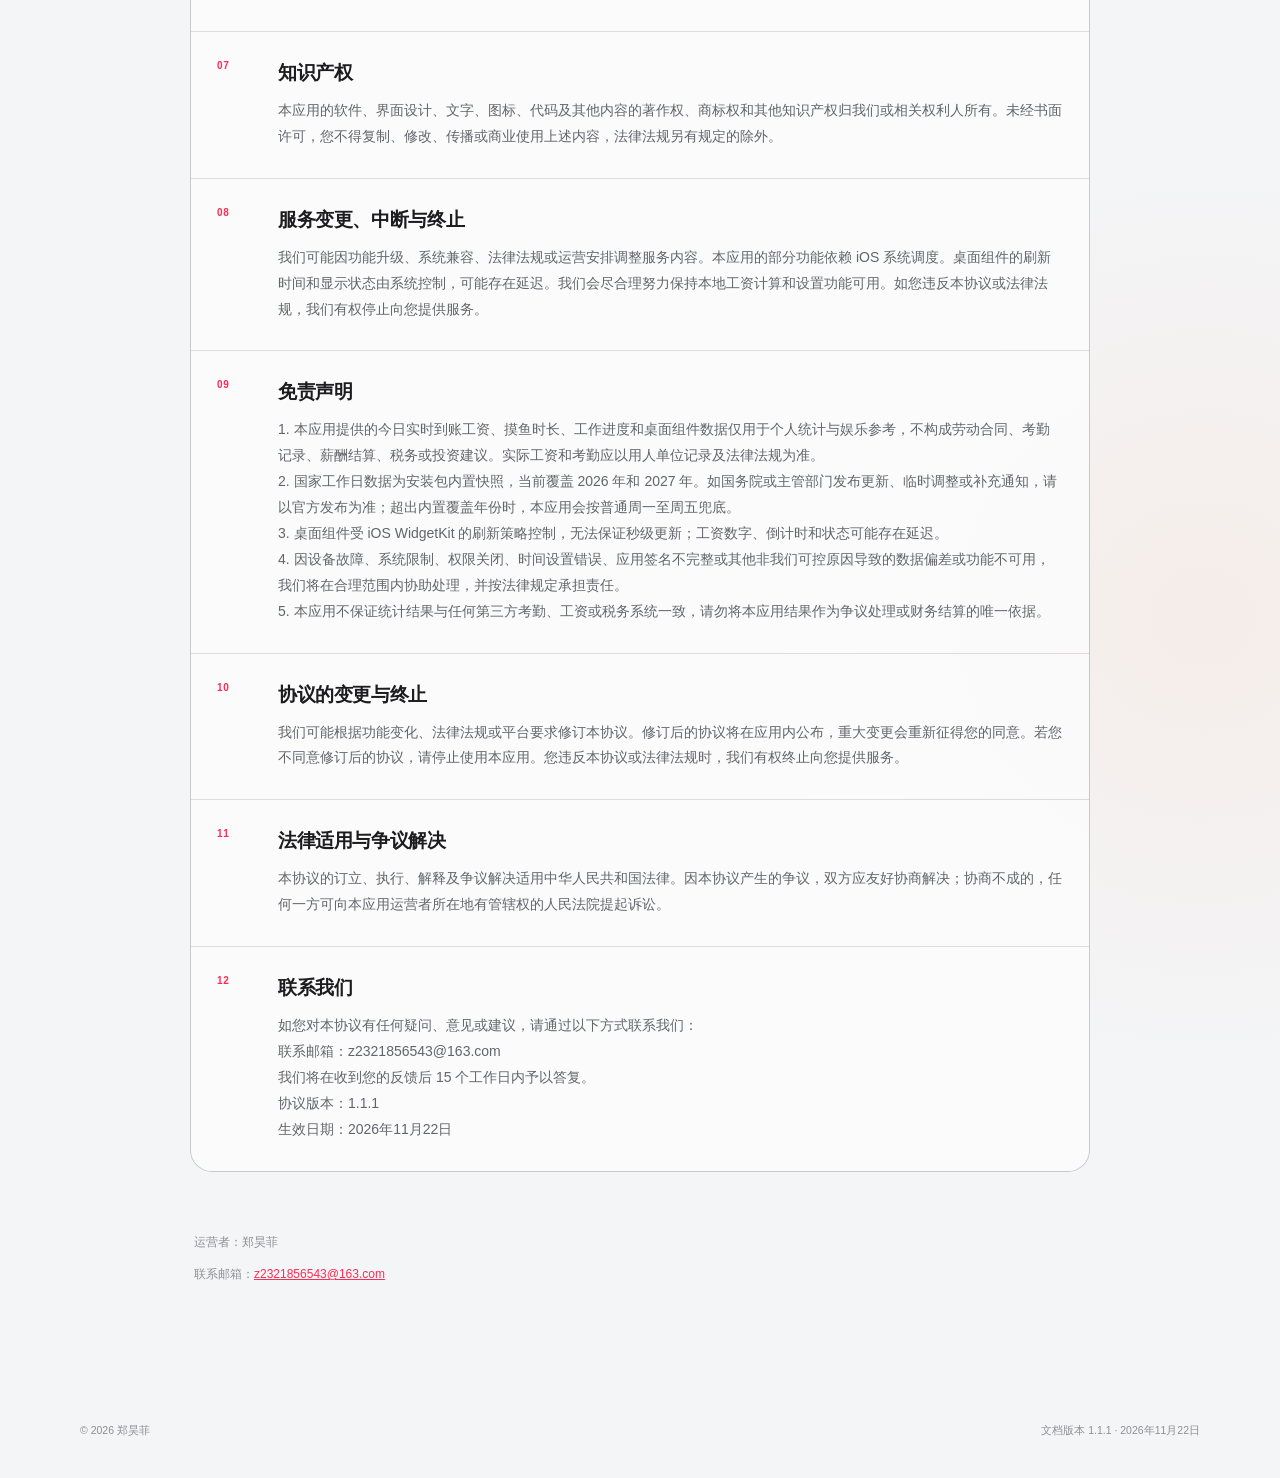
==== commit 876ee083: "新增独立支持与反馈页面" ====
--- a/terms-of-use.html
+++ b/terms-of-use.html
@@ -78,6 +78,16 @@
 .document-footer { margin-top: 28px; padding: 20px 4px; color: var(--ink-3); font-size: 12px; line-height: 1.7; }
 .document-footer a { color: var(--accent); }
 .site-footer { display: flex; justify-content: space-between; gap: 20px; width: min(1120px, calc(100% - 40px)); margin: 0 auto; padding: 28px 0 40px; color: var(--ink-3); font-size: 10.5px; }
+.support-panel { margin-top: 32px; padding: 28px; border: 1px solid rgba(255,255,255,.82); border-radius: var(--radius); background: rgba(255,255,255,.9); box-shadow: 0 14px 34px rgba(35,38,47,.055); }
+.support-kicker { display: block; margin-bottom: 8px; color: var(--accent); font-size: 10px; font-weight: 800; letter-spacing: .14em; }
+.support-panel h2 { margin: 0 0 10px; font-size: 24px; letter-spacing: -.025em; }
+.support-panel p { margin: 0; color: var(--ink-2); font-size: 14px; line-height: 1.8; }
+.support-email { display: inline-block; margin-top: 18px; color: var(--accent); font-size: 15px; font-weight: 700; text-decoration: none; }
+.support-action { display: inline-flex; min-height: 46px; align-items: center; margin-left: 14px; padding: 0 16px; border-radius: 13px; color: #fff; background: var(--accent); font-size: 13px; font-weight: 700; text-decoration: none; }
+.support-faq { display: grid; grid-template-columns: 1fr 1fr; gap: 12px; margin-top: 18px; }
+.support-item { padding: 22px; border: 1px solid rgba(255,255,255,.76); border-radius: 19px; background: rgba(255,255,255,.76); }
+.support-item h2 { margin: 0 0 9px; font-size: 16px; letter-spacing: -.01em; }
+.support-item p { margin: 0; color: var(--ink-2); font-size: 13px; line-height: 1.75; }
 @media (max-width: 720px) {
   .site-header { width: calc(100% - 24px); padding: 12px 0; }
   main { width: calc(100% - 24px); }
@@ -98,6 +108,7 @@
     <nav aria-label="法律文档导航">
       <a class="" href="privacy-policy.html">隐私政策</a>
       <a class="active" href="terms-of-use.html">用户协议</a>
+      <a class="" href="support.html">支持</a>
     </nav>
   </header>
   <main class="document">
